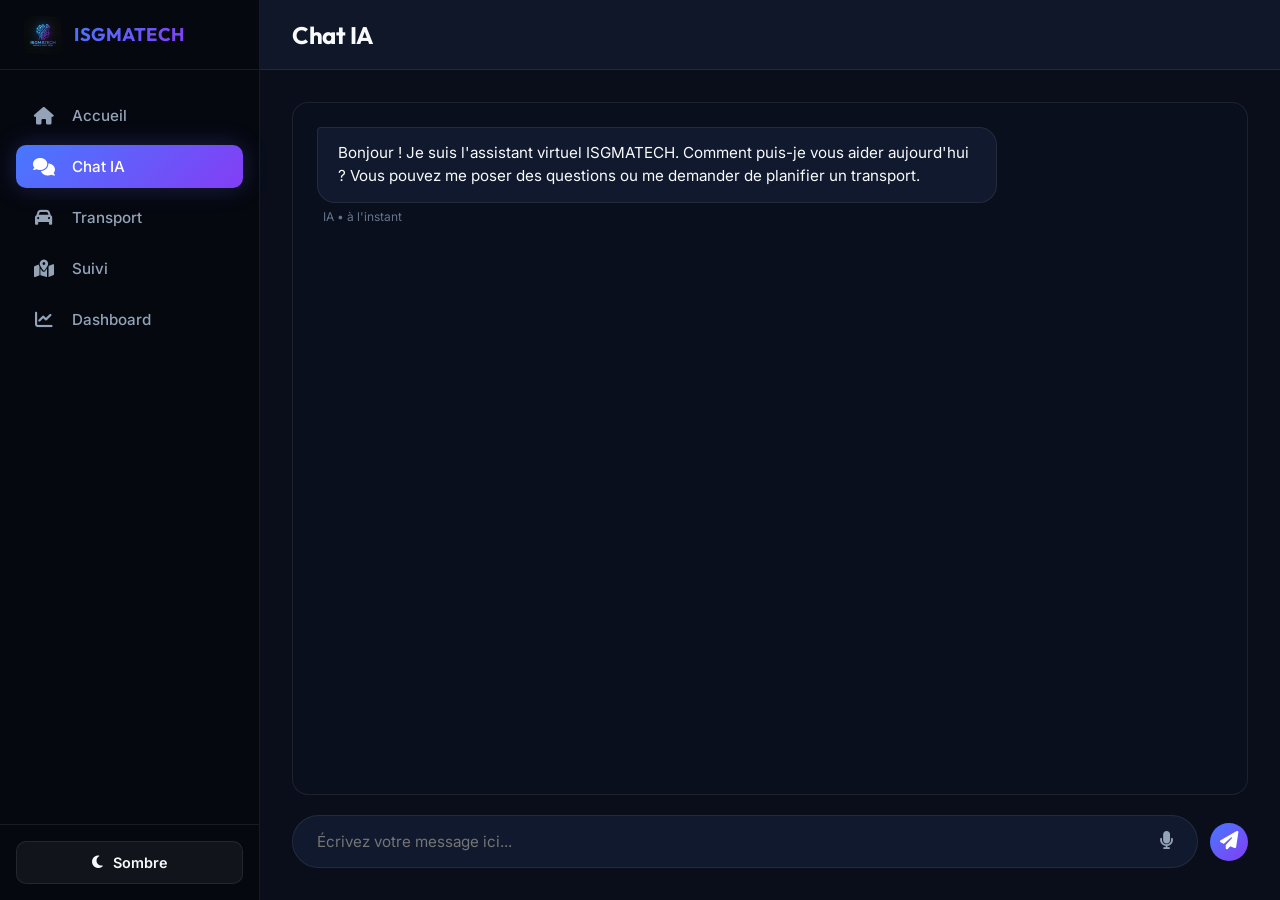
==== frontend/chat.html @ 6b9ae767 "Initial frontend version" ====
<!DOCTYPE html>
<html lang="fr">
<head>
  <meta charset="UTF-8">
  <meta name="viewport" content="width=device-width, initial-scale=1.0">
  <meta name="description" content="Interface de discussion en temps réel avec l'IA du Centre d'Appel.">
  <title>Chat IA - Centre d'Appel Intelligent IA</title>
  
  <!-- Font Awesome for Icons -->
  <link rel="stylesheet" href="https://cdnjs.cloudflare.com/ajax/libs/font-awesome/6.4.0/css/all.min.css" integrity="sha512-iecdLmaskl7CVkqkXNQ/ZH/XLlvWZOJyj7Yy7tcenmpD1ypASozpmT/E0iPtmFIB46ZmdtAc9eNBvH0H/ZpiBw==" crossorigin="anonymous" referrerpolicy="no-referrer" />
  
  <!-- Global Stylesheet -->
  <link rel="stylesheet" href="css/style.css">
</head>
<body>

  <div class="app-container">
    
    <!-- Navigation Sidebar -->
    <aside class="sidebar" id="sidebar">
      <div class="sidebar-brand">
        <img src="assets/images/logo.png" alt="ISGMATECH Logo" class="logo">
        <span>ISGMATECH</span>
      </div>
      <nav class="sidebar-menu">
        <a href="index.html" class="menu-item">
          <i class="fa-solid fa-house"></i>
          <span>Accueil</span>
        </a>
        <a href="chat.html" class="menu-item active">
          <i class="fa-solid fa-comments"></i>
          <span>Chat IA</span>
        </a>
        <a href="transport.html" class="menu-item">
          <i class="fa-solid fa-car"></i>
          <span>Transport</span>
        </a>
        <a href="suivi.html" class="menu-item">
          <i class="fa-solid fa-map-location-dot"></i>
          <span>Suivi</span>
        </a>
        <a href="dashboard.html" class="menu-item">
          <i class="fa-solid fa-chart-line"></i>
          <span>Dashboard</span>
        </a>
      </nav>
      <div class="sidebar-footer">
        <button class="theme-toggle" id="themeToggleBtn">
          <i class="fa-solid fa-moon"></i>
          <span>Sombre</span>
        </button>
      </div>
    </aside>

    <!-- Main Content Area -->
    <main class="main-content">
      <header class="top-header">
        <button class="mobile-toggle" id="mobileSidebarToggle" aria-label="Toggle Navigation Menu">
          <i class="fa-solid fa-bars"></i>
        </button>
        <div class="page-title-area">
          <h1>Chat IA</h1>
        </div>
        <div style="width: 24px;"></div> <!-- Spacer matching the burger menu size for header balance -->
      </header>

      <div class="content-body">
        <div class="chat-wrapper">
          
          <!-- Chat Messages Box -->
          <div class="chat-box" id="chatBox">
            <!-- Simulated greeting from IA -->
            <div class="chat-message ai">
              <div class="chat-bubble">
                Bonjour ! Je suis l'assistant virtuel ISGMATECH. Comment puis-je vous aider aujourd'hui ? Vous pouvez me poser des questions ou me demander de planifier un transport.
              </div>
              <div class="chat-meta">IA • à l'instant</div>
            </div>
          </div>

          <!-- Chat Input Controls -->
          <div class="chat-controls">
            <div class="chat-input-container">
              <input type="text" id="chatInput" class="chat-input" placeholder="Écrivez votre message ici..." aria-label="Message pour l'IA">
              <div class="chat-input-buttons">
                <!-- Microphone Button for Simulated Voice Input -->
                <button type="button" id="micBtn" class="chat-btn chat-btn-mic" title="Entrée vocale">
                  <i class="fa-solid fa-microphone"></i>
                </button>
              </div>
            </div>
            
            <!-- Send Button -->
            <button type="button" id="sendBtn" class="chat-btn chat-btn-send" title="Envoyer le message">
              <i class="fa-solid fa-paper-plane"></i>
            </button>
          </div>

        </div>
      </div>
    </main>

  </div>

  <!-- Toast Notification Container -->
  <div id="toast-container"></div>

  <!-- Dynamic Logic Scripts -->
  <script src="js/chat.js"></script>
</body>
</html>
---- frontend/css/style.css ----
/* 
========================================================================
   Centre d'Appel Intelligent IA - Design System & Stylesheet (CSS3)
   ISGMATECH - Premium Glassmorphic Theme
========================================================================
*/

@import url('https://fonts.googleapis.com/css2?family=Inter:wght@300;400;500;600;700&family=Outfit:wght@400;500;600;700;800&display=swap');

/* Color Variables & Themes */
:root {
  /* Fonts */
  --font-title: 'Outfit', 'Inter', sans-serif;
  --font-body: 'Inter', sans-serif;

  /* Colors (Dark mode by default) */
  --bg-primary: hsl(222, 47%, 7%);
  --bg-secondary: hsl(222, 47%, 11%);
  --bg-sidebar: hsl(222, 47%, 4%);
  --bg-glass: rgba(15, 23, 42, 0.65);
  --bg-card: hsl(222, 47%, 12%);
  --border-color: rgba(255, 255, 255, 0.08);
  --border-glow: rgba(99, 102, 241, 0.15);
  
  --text-primary: hsl(210, 40%, 98%);
  --text-secondary: hsl(215, 20%, 65%);
  --text-muted: hsl(215, 16%, 47%);
  
  --accent-primary: hsl(224, 100%, 64%);      /* Royal Blue / Indigo */
  --accent-secondary: hsl(263, 90%, 60%);    /* Purple / Violet */
  --accent-cyan: hsl(186, 100%, 45%);         /* Electric Cyan */
  --accent-gradient: linear-gradient(135deg, var(--accent-primary), var(--accent-secondary));
  --accent-gradient-hover: linear-gradient(135deg, hsl(224, 100%, 69%), hsl(263, 90%, 65%));
  
  --success: hsl(142, 71%, 45%);
  --warning: hsl(38, 92%, 50%);
  --danger: hsl(350, 89%, 60%);

  --shadow-sm: 0 2px 8px rgba(0, 0, 0, 0.2);
  --shadow-md: 0 8px 30px rgba(0, 0, 0, 0.3);
  --shadow-lg: 0 12px 40px rgba(0, 0, 0, 0.4);
  --shadow-glow: 0 0 25px rgba(99, 102, 241, 0.25);
  
  --sidebar-width: 260px;
  --header-height: 70px;
  --border-radius: 16px;
  --transition-fast: 0.2s ease;
  --transition-normal: 0.3s cubic-bezier(0.4, 0, 0.2, 1);
}

/* Light Theme overrides */
body.light-theme {
  --bg-primary: hsl(210, 40%, 96%);
  --bg-secondary: hsl(0, 0%, 100%);
  --bg-sidebar: hsl(214, 32%, 91%);
  --bg-glass: rgba(255, 255, 255, 0.7);
  --bg-card: hsl(0, 0%, 100%);
  --border-color: rgba(0, 0, 0, 0.08);
  --border-glow: rgba(99, 102, 241, 0.08);
  
  --text-primary: hsl(222, 47%, 12%);
  --text-secondary: hsl(215, 16%, 35%);
  --text-muted: hsl(215, 16%, 57%);
  
  --accent-primary: hsl(224, 85%, 55%);
  --accent-secondary: hsl(263, 75%, 52%);
  --accent-cyan: hsl(186, 90%, 40%);
  
  --success: hsl(142, 76%, 36%);
  --warning: hsl(38, 92%, 45%);
  --danger: hsl(350, 80%, 50%);

  --shadow-sm: 0 2px 8px rgba(0, 0, 0, 0.05);
  --shadow-md: 0 8px 30px rgba(99, 102, 241, 0.06);
  --shadow-lg: 0 12px 40px rgba(99, 102, 241, 0.1);
  --shadow-glow: 0 0 20px rgba(99, 102, 241, 0.12);
}

/* Basic Reset & Base Styling */
* {
  margin: 0;
  padding: 0;
  box-sizing: border-box;
  outline: none;
}

body {
  font-family: var(--font-body);
  background-color: var(--bg-primary);
  color: var(--text-primary);
  min-height: 100vh;
  overflow-x: hidden;
  transition: background-color var(--transition-normal), color var(--transition-normal);
}

/* App Container and Layout */
.app-container {
  display: flex;
  min-height: 100vh;
  position: relative;
}

/* Sidebar Styling */
.sidebar {
  width: var(--sidebar-width);
  background-color: var(--bg-sidebar);
  border-right: 1px solid var(--border-color);
  display: flex;
  flex-direction: column;
  height: 100vh;
  position: fixed;
  left: 0;
  top: 0;
  z-index: 100;
  transition: transform var(--transition-normal), background-color var(--transition-normal);
}

.sidebar-brand {
  height: var(--header-height);
  display: flex;
  align-items: center;
  gap: 12px;
  padding: 0 24px;
  border-bottom: 1px solid var(--border-color);
}

.sidebar-brand img.logo {
  height: 38px;
  width: auto;
  border-radius: 8px;
  object-fit: contain;
}

.sidebar-brand span {
  font-family: var(--font-title);
  font-size: 1.15rem;
  font-weight: 700;
  letter-spacing: 0.5px;
  background: var(--accent-gradient);
  -webkit-background-clip: text;
  -webkit-text-fill-color: transparent;
}

.sidebar-menu {
  flex: 1;
  padding: 24px 16px;
  display: flex;
  flex-direction: column;
  gap: 8px;
}

.menu-item {
  display: flex;
  align-items: center;
  gap: 16px;
  padding: 12px 16px;
  color: var(--text-secondary);
  text-decoration: none;
  font-size: 0.95rem;
  font-weight: 500;
  border-radius: 10px;
  transition: all var(--transition-fast);
}

.menu-item i {
  font-size: 1.1rem;
  width: 24px;
  text-align: center;
}

.menu-item:hover {
  color: var(--text-primary);
  background-color: rgba(255, 255, 255, 0.04);
}

body.light-theme .menu-item:hover {
  background-color: rgba(0, 0, 0, 0.03);
}

.menu-item.active {
  background: var(--accent-gradient);
  color: #fff !important;
  box-shadow: var(--shadow-glow);
}

.sidebar-footer {
  padding: 16px;
  border-top: 1px solid var(--border-color);
}

.theme-toggle {
  width: 100%;
  padding: 12px;
  display: flex;
  align-items: center;
  justify-content: center;
  gap: 10px;
  background: rgba(255, 255, 255, 0.05);
  border: 1px solid var(--border-color);
  border-radius: 10px;
  color: var(--text-primary);
  font-family: var(--font-body);
  font-size: 0.9rem;
  font-weight: 600;
  cursor: pointer;
  transition: all var(--transition-fast);
}

body.light-theme .theme-toggle {
  background: rgba(0, 0, 0, 0.03);
}

.theme-toggle:hover {
  background: rgba(255, 255, 255, 0.1);
  border-color: var(--accent-primary);
}

body.light-theme .theme-toggle:hover {
  background: rgba(0, 0, 0, 0.06);
}

/* Main Content Layout */
.main-content {
  flex: 1;
  margin-left: var(--sidebar-width);
  display: flex;
  flex-direction: column;
  min-height: 100vh;
  transition: margin var(--transition-normal);
}

/* Top Header */
.top-header {
  height: var(--header-height);
  background-color: var(--bg-secondary);
  border-bottom: 1px solid var(--border-color);
  display: flex;
  align-items: center;
  justify-content: space-between;
  padding: 0 32px;
  position: sticky;
  top: 0;
  z-index: 90;
  transition: background-color var(--transition-normal);
}

.mobile-toggle {
  display: none;
  background: none;
  border: none;
  color: var(--text-primary);
  font-size: 1.4rem;
  cursor: pointer;
}

.page-title-area h1 {
  font-family: var(--font-title);
  font-size: 1.5rem;
  font-weight: 700;
  letter-spacing: -0.5px;
}

/* Content Body */
.content-body {
  flex: 1;
  padding: 32px;
  max-width: 1200px;
  width: 100%;
  margin: 0 auto;
}

/* Glass Card design pattern */
.glass-card {
  background: var(--bg-glass);
  backdrop-filter: blur(12px);
  -webkit-backdrop-filter: blur(12px);
  border: 1px solid var(--border-color);
  border-radius: var(--border-radius);
  padding: 24px;
  box-shadow: var(--shadow-md);
  transition: transform var(--transition-fast), box-shadow var(--transition-fast), border-color var(--transition-fast);
}

.glass-card:hover {
  border-color: var(--border-glow);
}

/* UI Typography & Utilities */
.text-gradient {
  background: var(--accent-gradient);
  -webkit-background-clip: text;
  -webkit-text-fill-color: transparent;
}

.subtitle {
  font-size: 1rem;
  color: var(--text-secondary);
  margin-bottom: 24px;
}

/* Buttons */
.btn {
  display: inline-flex;
  align-items: center;
  justify-content: center;
  gap: 10px;
  padding: 14px 28px;
  font-family: var(--font-body);
  font-size: 0.95rem;
  font-weight: 600;
  border-radius: var(--border-radius);
  cursor: pointer;
  transition: all var(--transition-fast);
  border: none;
  text-decoration: none;
}

.btn-primary {
  background: var(--accent-gradient);
  color: #fff;
  box-shadow: var(--shadow-glow);
}

.btn-primary:hover {
  background: var(--accent-gradient-hover);
  transform: translateY(-2px);
  box-shadow: 0 5px 25px rgba(99, 102, 241, 0.35);
}

.btn-secondary {
  background: rgba(255, 255, 255, 0.05);
  border: 1px solid var(--border-color);
  color: var(--text-primary);
}

body.light-theme .btn-secondary {
  background: rgba(0, 0, 0, 0.03);
}

.btn-secondary:hover {
  background: rgba(255, 255, 255, 0.1);
  border-color: var(--text-secondary);
}

body.light-theme .btn-secondary:hover {
  background: rgba(0, 0, 0, 0.06);
}

/* Toast Notification Styling */
#toast-container {
  position: fixed;
  bottom: 24px;
  right: 24px;
  z-index: 1000;
  display: flex;
  flex-direction: column;
  gap: 12px;
  pointer-events: none;
}

.toast {
  pointer-events: auto;
  min-width: 300px;
  padding: 16px 20px;
  border-radius: 12px;
  background: var(--bg-card);
  border: 1px solid var(--border-color);
  box-shadow: var(--shadow-lg);
  color: var(--text-primary);
  display: flex;
  align-items: center;
  gap: 12px;
  transform: translateY(100px);
  opacity: 0;
  animation: toastEntrance 0.3s cubic-bezier(0.175, 0.885, 0.32, 1.275) forwards;
  transition: opacity 0.3s ease, transform 0.3s ease;
}

.toast.toast-success {
  border-left: 4px solid var(--success);
}
.toast.toast-success i {
  color: var(--success);
}

.toast.toast-danger {
  border-left: 4px solid var(--danger);
}
.toast.toast-danger i {
  color: var(--danger);
}

.toast.toast-info {
  border-left: 4px solid var(--accent-primary);
}
.toast.toast-info i {
  color: var(--accent-primary);
}

@keyframes toastEntrance {
  to {
    transform: translateY(0);
    opacity: 1;
  }
}

/* ========================================================================
   PAGE SPECIFIC STYLES
   ======================================================================== */

/* 1. Landing Page (index.html) */
body.landing-body {
  display: flex;
  align-items: center;
  justify-content: center;
  min-height: 100vh;
  position: relative;
  background: radial-gradient(circle at 10% 20%, rgba(99, 102, 241, 0.15) 0%, transparent 40%),
              radial-gradient(circle at 90% 80%, rgba(168, 85, 247, 0.15) 0%, transparent 40%),
              var(--bg-primary);
}

.landing-container {
  max-width: 600px;
  width: 90%;
  text-align: center;
}

.landing-card {
  padding: 48px 32px;
  display: flex;
  flex-direction: column;
  align-items: center;
  gap: 24px;
}

.landing-logo-container {
  position: relative;
  width: 110px;
  height: 110px;
  border-radius: 24px;
  background: var(--accent-gradient);
  padding: 4px;
  box-shadow: var(--shadow-glow);
  margin-bottom: 8px;
  animation: pulseGlow 3s infinite ease-in-out;
}

.landing-logo-container img {
  width: 100%;
  height: 100%;
  object-fit: cover;
  border-radius: 20px;
  background: var(--bg-card);
}

@keyframes pulseGlow {
  0%, 100% {
    box-shadow: 0 0 20px rgba(99, 102, 241, 0.2);
  }
  50% {
    box-shadow: 0 0 35px rgba(168, 85, 247, 0.5);
  }
}

.landing-title {
  font-family: var(--font-title);
  font-size: 2.5rem;
  font-weight: 800;
  line-height: 1.15;
  letter-spacing: -1px;
}

.landing-subtitle {
  font-size: 1.1rem;
  color: var(--text-secondary);
  line-height: 1.6;
}

/* 2. Chat Interface (chat.html) */
.chat-wrapper {
  display: flex;
  flex-direction: column;
  height: calc(100vh - var(--header-height) - 64px);
  gap: 20px;
}

.chat-box {
  flex: 1;
  overflow-y: auto;
  padding: 24px;
  display: flex;
  flex-direction: column;
  gap: 20px;
  border-radius: var(--border-radius);
  background: rgba(15, 23, 42, 0.25);
  border: 1px solid var(--border-color);
  scroll-behavior: smooth;
}

body.light-theme .chat-box {
  background: rgba(255, 255, 255, 0.4);
}

.chat-message {
  display: flex;
  flex-direction: column;
  max-width: 75%;
  animation: messageEntrance 0.3s cubic-bezier(0.1, 0.8, 0.3, 1) forwards;
}

@keyframes messageEntrance {
  from {
    opacity: 0;
    transform: translateY(15px);
  }
  to {
    opacity: 1;
    transform: translateY(0);
  }
}

.chat-message.ai {
  align-self: flex-start;
}

.chat-message.user {
  align-self: flex-end;
}

.chat-bubble {
  padding: 14px 20px;
  border-radius: 18px;
  line-height: 1.5;
  font-size: 0.95rem;
  position: relative;
}

.chat-message.ai .chat-bubble {
  background: var(--bg-card);
  color: var(--text-primary);
  border-top-left-radius: 4px;
  border: 1px solid var(--border-color);
}

.chat-message.user .chat-bubble {
  background: var(--accent-gradient);
  color: #fff;
  border-top-right-radius: 4px;
  box-shadow: var(--shadow-sm);
}

.chat-meta {
  font-size: 0.75rem;
  color: var(--text-muted);
  margin-top: 6px;
  margin-left: 6px;
}

.chat-message.user .chat-meta {
  align-self: flex-end;
  margin-right: 6px;
  margin-left: 0;
}

/* Typing Indicator */
.typing-indicator {
  display: inline-flex;
  align-items: center;
  gap: 5px;
  padding: 14px 22px;
  background: var(--bg-card);
  border-radius: 18px;
  border-top-left-radius: 4px;
  border: 1px solid var(--border-color);
  align-self: flex-start;
}

.typing-dot {
  width: 8px;
  height: 8px;
  background-color: var(--text-secondary);
  border-radius: 50%;
  animation: typingBounce 1.4s infinite ease-in-out both;
}

.typing-dot:nth-child(1) { animation-delay: -0.32s; }
.typing-dot:nth-child(2) { animation-delay: -0.16s; }

@keyframes typingBounce {
  0%, 80%, 100% { transform: scale(0); }
  40% { transform: scale(1); }
}

/* Chat Controls Bar */
.chat-controls {
  display: flex;
  gap: 12px;
  align-items: center;
}

.chat-input-container {
  flex: 1;
  position: relative;
  display: flex;
  align-items: center;
}

.chat-input {
  width: 100%;
  background: var(--bg-card);
  border: 1px solid var(--border-color);
  border-radius: 28px;
  padding: 16px 60px 16px 24px;
  color: var(--text-primary);
  font-family: var(--font-body);
  font-size: 0.95rem;
  transition: all var(--transition-fast);
}

.chat-input:focus {
  border-color: var(--accent-primary);
  box-shadow: 0 0 15px rgba(99, 102, 241, 0.15);
}

.chat-input-buttons {
  position: absolute;
  right: 12px;
  display: flex;
  gap: 8px;
}

.chat-btn {
  background: none;
  border: none;
  color: var(--text-secondary);
  font-size: 1.15rem;
  width: 38px;
  height: 38px;
  border-radius: 50%;
  display: flex;
  align-items: center;
  justify-content: center;
  cursor: pointer;
  transition: all var(--transition-fast);
}

.chat-btn:hover {
  color: var(--text-primary);
  background: rgba(255, 255, 255, 0.05);
}

body.light-theme .chat-btn:hover {
  background: rgba(0, 0, 0, 0.04);
}

.chat-btn-send {
  background: var(--accent-gradient);
  color: #fff !important;
}

.chat-btn-send:hover {
  transform: scale(1.05);
}

/* Mic Active Pulse Animation */
.chat-btn-mic.recording {
  color: var(--danger);
  animation: micPulse 1.5s infinite ease-in-out;
  background: rgba(239, 68, 68, 0.1);
}

@keyframes micPulse {
  0%, 100% { transform: scale(1); box-shadow: 0 0 0 0 rgba(239, 68, 68, 0.4); }
  50% { transform: scale(1.15); box-shadow: 0 0 0 8px rgba(239, 68, 68, 0); }
}

/* 3. Transport Form (transport.html) */
.form-container {
  max-width: 600px;
  margin: 0 auto;
}

.form-group {
  margin-bottom: 20px;
  display: flex;
  flex-direction: column;
  gap: 8px;
}

.form-group label {
  font-size: 0.9rem;
  font-weight: 600;
  color: var(--text-secondary);
}

.form-group input {
  background: var(--bg-secondary);
  border: 1px solid var(--border-color);
  border-radius: 12px;
  padding: 14px 18px;
  color: var(--text-primary);
  font-family: var(--font-body);
  font-size: 0.95rem;
  transition: all var(--transition-fast);
}

.form-group input:focus {
  border-color: var(--accent-primary);
  background: var(--bg-card);
  box-shadow: 0 0 15px rgba(99, 102, 241, 0.15);
}

.form-container .btn {
  width: 100%;
  margin-top: 12px;
}

/* 4. Request Tracking Page (suivi.html) */
.suivi-list-container {
  display: flex;
  flex-direction: column;
  gap: 24px;
}

.no-requests {
  text-align: center;
  padding: 48px;
}

.no-requests i {
  font-size: 3rem;
  margin-bottom: 16px;
  color: var(--text-muted);
}

.suivi-card {
  display: flex;
  flex-direction: column;
  gap: 20px;
}

.suivi-header {
  display: flex;
  justify-content: space-between;
  align-items: flex-start;
  flex-wrap: wrap;
  gap: 12px;
}

.suivi-title-area h3 {
  font-family: var(--font-title);
  font-size: 1.25rem;
  font-weight: 700;
  margin-bottom: 4px;
}

.suivi-title-area p {
  font-size: 0.85rem;
  color: var(--text-muted);
}

/* Status Badges */
.status-badge {
  display: inline-flex;
  align-items: center;
  gap: 6px;
  padding: 6px 12px;
  border-radius: 20px;
  font-size: 0.8rem;
  font-weight: 700;
  text-transform: uppercase;
  letter-spacing: 0.5px;
}

.status-badge.pending {
  background: rgba(245, 158, 11, 0.12);
  color: var(--warning);
  border: 1px solid rgba(245, 158, 11, 0.2);
}

.status-badge.accepted {
  background: rgba(16, 185, 129, 0.12);
  color: var(--success);
  border: 1px solid rgba(16, 185, 129, 0.2);
}

.status-badge.refused {
  background: rgba(239, 68, 68, 0.12);
  color: var(--danger);
  border: 1px solid rgba(239, 68, 68, 0.2);
}

/* Route details */
.suivi-route {
  display: flex;
  align-items: center;
  gap: 16px;
  background: rgba(255, 255, 255, 0.02);
  padding: 14px 20px;
  border-radius: 12px;
  border: 1px solid var(--border-color);
}

body.light-theme .suivi-route {
  background: rgba(0, 0, 0, 0.01);
}

.route-point {
  display: flex;
  flex-direction: column;
  gap: 2px;
}

.route-point span.label {
  font-size: 0.75rem;
  color: var(--text-muted);
  text-transform: uppercase;
}

.route-point span.val {
  font-weight: 600;
  font-size: 0.95rem;
}

.route-arrow {
  color: var(--text-muted);
  font-size: 1.1rem;
}

/* Progress Tracking Bar */
.progress-container {
  display: flex;
  flex-direction: column;
  gap: 8px;
}

.progress-labels {
  display: flex;
  justify-content: space-between;
  font-size: 0.8rem;
  color: var(--text-muted);
  font-weight: 500;
}

.progress-bar-bg {
  height: 8px;
  background: rgba(255, 255, 255, 0.05);
  border-radius: 4px;
  overflow: hidden;
  position: relative;
}

body.light-theme .progress-bar-bg {
  background: rgba(0, 0, 0, 0.05);
}

.progress-bar-fill {
  height: 100%;
  background: var(--accent-gradient);
  border-radius: 4px;
  transition: width 1s cubic-bezier(0.4, 0, 0.2, 1);
}

.progress-bar-fill.refused {
  background: var(--danger);
}

/* 5. Admin Dashboard (dashboard.html) */
.dashboard-grid {
  display: flex;
  flex-direction: column;
  gap: 32px;
}

.stats-grid {
  display: grid;
  grid-template-columns: repeat(auto-fit, minmax(220px, 1fr));
  gap: 20px;
}

.stat-card {
  display: flex;
  align-items: center;
  justify-content: space-between;
  padding: 24px;
}

.stat-info {
  display: flex;
  flex-direction: column;
  gap: 6px;
}

.stat-label {
  font-size: 0.9rem;
  color: var(--text-secondary);
  font-weight: 500;
}

.stat-value {
  font-family: var(--font-title);
  font-size: 2rem;
  font-weight: 800;
}

.stat-icon {
  width: 50px;
  height: 50px;
  border-radius: 12px;
  background: rgba(255, 255, 255, 0.03);
  display: flex;
  align-items: center;
  justify-content: center;
  font-size: 1.4rem;
  color: var(--text-primary);
  border: 1px solid var(--border-color);
}

/* Specific icon card colors */
.stat-card:nth-child(1) .stat-icon { color: var(--accent-primary); border-color: rgba(99, 102, 241, 0.2); }
.stat-card:nth-child(2) .stat-icon { color: var(--warning); border-color: rgba(245, 158, 11, 0.2); }
.stat-card:nth-child(3) .stat-icon { color: var(--success); border-color: rgba(16, 185, 129, 0.2); }
.stat-card:nth-child(4) .stat-icon { color: var(--danger); border-color: rgba(239, 68, 68, 0.2); }

/* Table Section styles */
.dashboard-row {
  display: grid;
  grid-template-columns: 2fr 1fr;
  gap: 28px;
}

@media (max-width: 992px) {
  .dashboard-row {
    grid-template-columns: 1fr;
  }
}

.table-responsive {
  width: 100%;
  overflow-x: auto;
  margin-top: 16px;
}

table.admin-table {
  width: 100%;
  border-collapse: collapse;
  text-align: left;
}

table.admin-table th, table.admin-table td {
  padding: 14px 16px;
  border-bottom: 1px solid var(--border-color);
  font-size: 0.9rem;
}

table.admin-table th {
  color: var(--text-secondary);
  font-weight: 600;
  text-transform: uppercase;
  font-size: 0.75rem;
  letter-spacing: 0.5px;
}

table.admin-table tbody tr {
  transition: background var(--transition-fast);
}

table.admin-table tbody tr:hover {
  background: rgba(255, 255, 255, 0.02);
}

body.light-theme table.admin-table tbody tr:hover {
  background: rgba(0, 0, 0, 0.01);
}

/* Action Buttons in Dashboard */
.btn-action-group {
  display: flex;
  gap: 8px;
}

.btn-action {
  width: 32px;
  height: 32px;
  border-radius: 8px;
  border: none;
  display: flex;
  align-items: center;
  justify-content: center;
  cursor: pointer;
  font-size: 0.85rem;
  transition: all var(--transition-fast);
}

.btn-action-approve {
  background: rgba(16, 185, 129, 0.12);
  color: var(--success);
  border: 1px solid rgba(16, 185, 129, 0.2);
}
.btn-action-approve:hover {
  background: var(--success);
  color: #fff;
}

.btn-action-reject {
  background: rgba(239, 68, 68, 0.12);
  color: var(--danger);
  border: 1px solid rgba(239, 68, 68, 0.2);
}
.btn-action-reject:hover {
  background: var(--danger);
  color: #fff;
}

/* Conversation Logs on dashboard */
.history-list {
  display: flex;
  flex-direction: column;
  gap: 16px;
  margin-top: 16px;
  max-height: 420px;
  overflow-y: auto;
  padding-right: 8px;
}

.history-item {
  padding: 14px;
  background: rgba(255, 255, 255, 0.02);
  border: 1px solid var(--border-color);
  border-radius: 12px;
  display: flex;
  flex-direction: column;
  gap: 6px;
}

body.light-theme .history-item {
  background: rgba(0, 0, 0, 0.01);
}

.history-item-header {
  display: flex;
  justify-content: space-between;
  font-size: 0.75rem;
  color: var(--text-muted);
}

.history-item-content {
  font-size: 0.85rem;
  color: var(--text-secondary);
  white-space: nowrap;
  overflow: hidden;
  text-overflow: ellipsis;
}

/* Custom Scrollbars */
::-webkit-scrollbar {
  width: 6px;
  height: 6px;
}

::-webkit-scrollbar-track {
  background: transparent;
}

::-webkit-scrollbar-thumb {
  background: rgba(255, 255, 255, 0.15);
  border-radius: 10px;
}

body.light-theme ::-webkit-scrollbar-thumb {
  background: rgba(0, 0, 0, 0.15);
}

::-webkit-scrollbar-thumb:hover {
  background: rgba(255, 255, 255, 0.3);
}

/* ========================================================================
   RESPONSIVE DESIGN
   ======================================================================== */

@media (max-width: 768px) {
  /* Sidebar responsive toggle details */
  .sidebar {
    transform: translateX(-100%);
    box-shadow: none;
  }

  .sidebar.active {
    transform: translateX(0);
    box-shadow: var(--shadow-lg);
  }

  .main-content {
    margin-left: 0;
  }

  .mobile-toggle {
    display: block;
  }

  .top-header {
    padding: 0 20px;
  }

  .content-body {
    padding: 20px;
  }
  
  .suivi-header {
    flex-direction: column;
    align-items: stretch;
  }
  
  .suivi-route {
    flex-direction: column;
    align-items: flex-start;
    gap: 8px;
  }
  
  .route-arrow {
    transform: rotate(90deg);
    padding-left: 8px;
  }
}
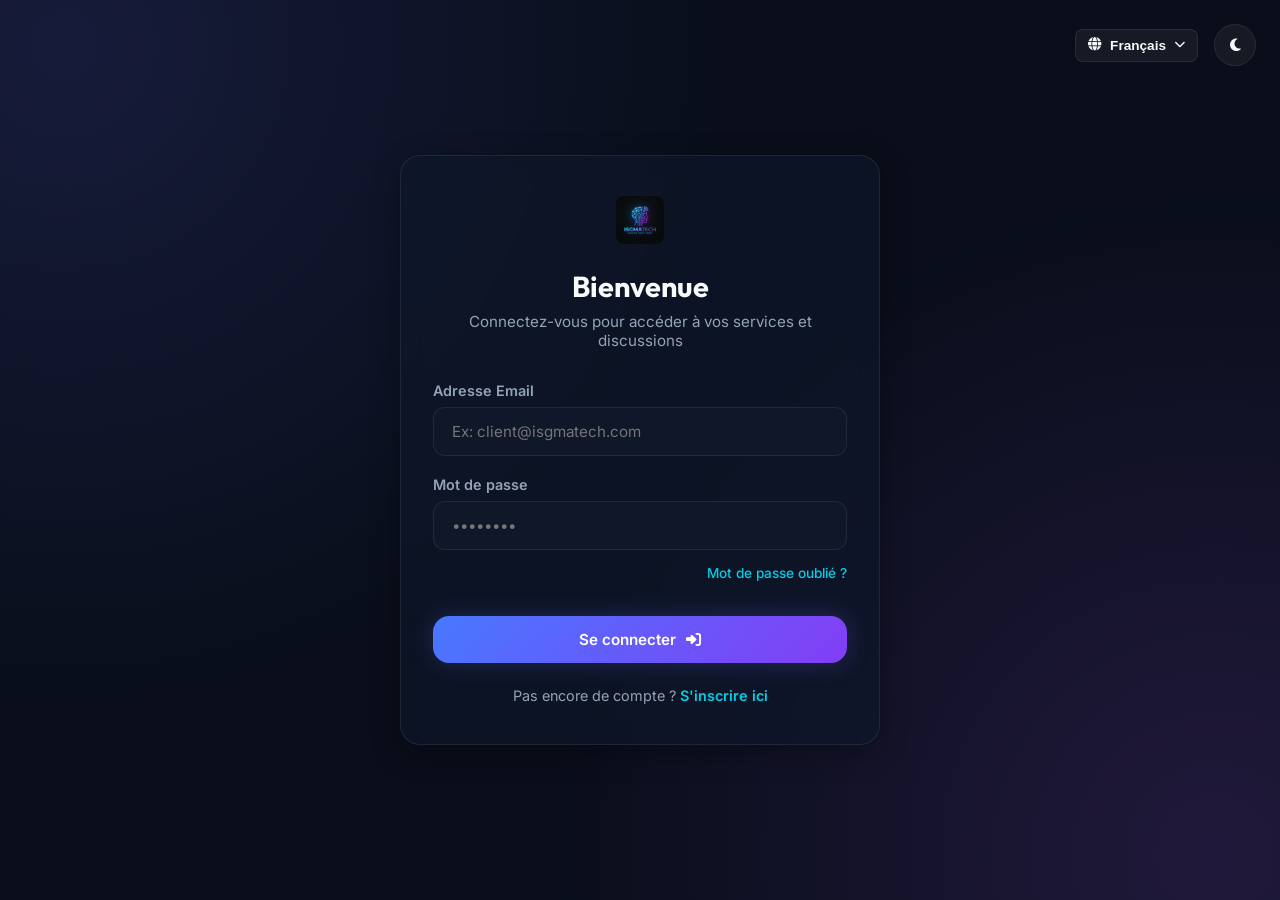
==== commit 2586b3b1: "Add login, register, multilingual support and dashboard improvements" ====
--- a/frontend/chat.html
+++ b/frontend/chat.html
@@ -16,53 +16,14 @@
 
   <div class="app-container">
     
-    <!-- Navigation Sidebar -->
-    <aside class="sidebar" id="sidebar">
-      <div class="sidebar-brand">
-        <img src="assets/images/logo.png" alt="ISGMATECH Logo" class="logo">
-        <span>ISGMATECH</span>
-      </div>
-      <nav class="sidebar-menu">
-        <a href="index.html" class="menu-item">
-          <i class="fa-solid fa-house"></i>
-          <span>Accueil</span>
-        </a>
-        <a href="chat.html" class="menu-item active">
-          <i class="fa-solid fa-comments"></i>
-          <span>Chat IA</span>
-        </a>
-        <a href="transport.html" class="menu-item">
-          <i class="fa-solid fa-car"></i>
-          <span>Transport</span>
-        </a>
-        <a href="suivi.html" class="menu-item">
-          <i class="fa-solid fa-map-location-dot"></i>
-          <span>Suivi</span>
-        </a>
-        <a href="dashboard.html" class="menu-item">
-          <i class="fa-solid fa-chart-line"></i>
-          <span>Dashboard</span>
-        </a>
-      </nav>
-      <div class="sidebar-footer">
-        <button class="theme-toggle" id="themeToggleBtn">
-          <i class="fa-solid fa-moon"></i>
-          <span>Sombre</span>
-        </button>
-      </div>
-    </aside>
+    <!-- Navigation Sidebar (Mounted dynamically by main.js) -->
+    <aside class="sidebar" id="sidebar"></aside>
 
     <!-- Main Content Area -->
     <main class="main-content">
-      <header class="top-header">
-        <button class="mobile-toggle" id="mobileSidebarToggle" aria-label="Toggle Navigation Menu">
-          <i class="fa-solid fa-bars"></i>
-        </button>
-        <div class="page-title-area">
-          <h1>Chat IA</h1>
-        </div>
-        <div style="width: 24px;"></div> <!-- Spacer matching the burger menu size for header balance -->
-      </header>
+      
+      <!-- Top Header (Mounted dynamically by main.js) -->
+      <header class="top-header"></header>
 
       <div class="content-body">
         <div class="chat-wrapper">
@@ -72,21 +33,45 @@
             <!-- Simulated greeting from IA -->
             <div class="chat-message ai">
               <div class="chat-bubble">
-                Bonjour ! Je suis l'assistant virtuel ISGMATECH. Comment puis-je vous aider aujourd'hui ? Vous pouvez me poser des questions ou me demander de planifier un transport.
+                <span data-i18n="chat-welcome">Bonjour ! Je suis l'assistant virtuel ISGMATECH. Comment puis-je vous aider aujourd'hui ? Vous pouvez me poser des questions ou me demander de planifier un transport.</span>
+                <button class="ai-message-tts" onclick="speakMessage(this)" title="Écouter le message">
+                  <i class="fa-solid fa-volume-high"></i>
+                </button>
               </div>
-              <div class="chat-meta">IA • à l'instant</div>
+              <div class="chat-meta">IA • <span style="font-style: italic;">justnow</span></div>
             </div>
+          </div>
+
+          <!-- Attachment Preview Container -->
+          <div id="attachmentPreview" style="display: none;">
+            <!-- Rendered dynamically by chat.js -->
+          </div>
+
+          <!-- Suggestion Chips Container -->
+          <div class="suggestion-chips" id="suggestionChips">
+            <button class="chip-btn" data-prompt-key="chat-suggest-1" data-i18n="chat-suggest-1">Planifier un transport VIP</button>
+            <button class="chip-btn" data-prompt-key="chat-suggest-2" data-i18n="chat-suggest-2">Où en est ma demande ?</button>
+            <button class="chip-btn" data-prompt-key="chat-suggest-3" data-i18n="chat-suggest-3">Comment fonctionne le dashboard ?</button>
+            <button class="chip-btn" data-prompt-key="chat-suggest-4" data-i18n="chat-suggest-4">Contacter un agent humain</button>
           </div>
 
           <!-- Chat Input Controls -->
           <div class="chat-controls">
             <div class="chat-input-container">
-              <input type="text" id="chatInput" class="chat-input" placeholder="Écrivez votre message ici..." aria-label="Message pour l'IA">
+              <input type="text" id="chatInput" class="chat-input" placeholder="Écrivez votre message ici..." aria-label="Message pour l'IA" data-i18n="chat-input-placeholder">
               <div class="chat-input-buttons">
+                
+                <!-- Attachment Button -->
+                <button type="button" id="attachBtn" class="chat-btn" title="Joindre un fichier">
+                  <i class="fa-solid fa-paperclip"></i>
+                </button>
+                <input type="file" id="fileInput" style="display: none;">
+
                 <!-- Microphone Button for Simulated Voice Input -->
                 <button type="button" id="micBtn" class="chat-btn chat-btn-mic" title="Entrée vocale">
                   <i class="fa-solid fa-microphone"></i>
                 </button>
+
               </div>
             </div>
             
@@ -105,7 +90,12 @@
   <!-- Toast Notification Container -->
   <div id="toast-container"></div>
 
-  <!-- Dynamic Logic Scripts -->
+  <!-- Global modules -->
+  <script src="js/translations.js"></script>
+  <script src="js/auth.js"></script>
+  <script src="js/main.js"></script>
+  
+  <!-- Chat Page specific module -->
   <script src="js/chat.js"></script>
 </body>
 </html>
--- a/frontend/css/style.css
+++ b/frontend/css/style.css
@@ -264,7 +264,7 @@
 .content-body {
   flex: 1;
   padding: 32px;
-  max-width: 1200px;
+  max-width: 1440px;
   width: 100%;
   margin: 0 auto;
 }
@@ -1124,3 +1124,1092 @@
     padding-left: 8px;
   }
 }
+
+/* ========================================================================
+   ENTERPRISE PLATFORM STYLES & OVERRIDES (2026)
+   ======================================================================== */
+
+/* 1. Glassmorphism Utilities & General Upgrades */
+.glass-panel {
+  background: var(--bg-glass);
+  backdrop-filter: blur(16px);
+  -webkit-backdrop-filter: blur(16px);
+  border: 1px solid var(--border-color);
+  border-radius: var(--border-radius);
+  box-shadow: var(--shadow-lg);
+  position: relative;
+  overflow: hidden;
+}
+
+.text-gradient-cyan {
+  background: linear-gradient(135deg, var(--accent-primary), var(--accent-cyan));
+  -webkit-background-clip: text;
+  -webkit-text-fill-color: transparent;
+}
+
+.text-gradient-purple {
+  background: linear-gradient(135deg, var(--accent-secondary), var(--accent-primary));
+  -webkit-background-clip: text;
+  -webkit-text-fill-color: transparent;
+}
+
+/* 2. Authentication Pages (login, register, forgot-password) */
+.auth-body {
+  display: flex;
+  align-items: center;
+  justify-content: center;
+  min-height: 100vh;
+  position: relative;
+  background: radial-gradient(circle at 5% 5%, rgba(99, 102, 241, 0.15) 0%, transparent 45%),
+              radial-gradient(circle at 95% 95%, rgba(168, 85, 247, 0.15) 0%, transparent 45%),
+              var(--bg-primary);
+  padding: 24px;
+}
+
+.auth-container {
+  width: 100%;
+  max-width: 480px;
+}
+
+.auth-card {
+  padding: 40px 32px;
+  border-radius: 20px;
+}
+
+.auth-logo {
+  display: flex;
+  justify-content: center;
+  margin-bottom: 24px;
+}
+
+.auth-logo img {
+  height: 48px;
+  width: auto;
+  border-radius: 8px;
+  object-fit: contain;
+}
+
+.auth-header {
+  text-align: center;
+  margin-bottom: 32px;
+}
+
+.auth-header h1 {
+  font-family: var(--font-title);
+  font-size: 1.8rem;
+  font-weight: 700;
+  margin-bottom: 8px;
+}
+
+.auth-header p {
+  color: var(--text-secondary);
+  font-size: 0.95rem;
+}
+
+.auth-footer-links {
+  margin-top: 24px;
+  text-align: center;
+  font-size: 0.9rem;
+  color: var(--text-secondary);
+}
+
+.auth-footer-links a {
+  color: var(--accent-cyan);
+  text-decoration: none;
+  font-weight: 600;
+  transition: color var(--transition-fast);
+}
+
+.auth-footer-links a:hover {
+  color: var(--accent-primary);
+}
+
+/* 3. Hero / Home Page Features */
+.hero-section {
+  display: flex;
+  align-items: center;
+  justify-content: space-between;
+  gap: 48px;
+  padding: 48px 0 80px 0;
+  min-height: 70vh;
+}
+
+.hero-content {
+  flex: 1.2;
+  display: flex;
+  flex-direction: column;
+  align-items: flex-start;
+  gap: 24px;
+}
+
+.hero-tag {
+  display: inline-flex;
+  align-items: center;
+  gap: 8px;
+  padding: 6px 16px;
+  background: rgba(99, 102, 241, 0.1);
+  border: 1px solid rgba(99, 102, 241, 0.2);
+  border-radius: 30px;
+  font-size: 0.85rem;
+  font-weight: 600;
+  color: var(--accent-primary);
+  text-transform: uppercase;
+  letter-spacing: 1px;
+}
+
+.hero-title {
+  font-family: var(--font-title);
+  font-size: 3.5rem;
+  font-weight: 800;
+  line-height: 1.1;
+  letter-spacing: -1.5px;
+}
+
+.hero-subtitle {
+  font-size: 1.2rem;
+  color: var(--text-secondary);
+  line-height: 1.6;
+  max-width: 600px;
+}
+
+.hero-actions {
+  display: flex;
+  gap: 16px;
+  flex-wrap: wrap;
+  margin-top: 12px;
+}
+
+.hero-visual {
+  flex: 0.8;
+  display: flex;
+  justify-content: center;
+  align-items: center;
+  position: relative;
+  min-height: 350px;
+}
+
+/* Futuristic AI Illustrated Visualizer (Pure HTML/CSS) */
+.ai-orb-container {
+  position: relative;
+  width: 280px;
+  height: 280px;
+}
+
+.ai-orb-core {
+  position: absolute;
+  top: 50%;
+  left: 50%;
+  transform: translate(-50%, -50%);
+  width: 140px;
+  height: 140px;
+  background: radial-gradient(circle, var(--accent-cyan) 0%, var(--accent-primary) 50%, var(--accent-secondary) 100%);
+  border-radius: 50%;
+  box-shadow: 0 0 50px rgba(99, 102, 241, 0.6);
+  animation: orbPulse 4s infinite ease-in-out;
+}
+
+.ai-orb-ring-1 {
+  position: absolute;
+  top: 0;
+  left: 0;
+  width: 100%;
+  height: 100%;
+  border: 2px dashed rgba(6, 182, 212, 0.4);
+  border-radius: 50%;
+  animation: spinL 20s linear infinite;
+}
+
+.ai-orb-ring-2 {
+  position: absolute;
+  top: -20px;
+  left: -20px;
+  width: calc(100% + 40px);
+  height: calc(100% + 40px);
+  border: 1px solid rgba(168, 85, 247, 0.3);
+  border-radius: 50%;
+  border-top-color: transparent;
+  border-bottom-color: transparent;
+  animation: spinR 12s linear infinite;
+}
+
+.ai-orb-ring-3 {
+  position: absolute;
+  top: -40px;
+  left: -40px;
+  width: calc(100% + 80px);
+  height: calc(100% + 80px);
+  border: 1px dashed rgba(99, 102, 241, 0.2);
+  border-radius: 50%;
+  animation: spinL 30s linear infinite;
+}
+
+@keyframes orbPulse {
+  0%, 100% {
+    transform: translate(-50%, -50%) scale(1);
+    filter: brightness(1);
+    box-shadow: 0 0 50px rgba(99, 102, 241, 0.5);
+  }
+  50% {
+    transform: translate(-50%, -50%) scale(1.15);
+    filter: brightness(1.2);
+    box-shadow: 0 0 80px rgba(6, 182, 212, 0.8), 0 0 30px rgba(168, 85, 247, 0.6);
+  }
+}
+
+@keyframes spinR {
+  from { transform: rotate(0deg); }
+  to { transform: rotate(360deg); }
+}
+
+@keyframes spinL {
+  from { transform: rotate(360deg); }
+  to { transform: rotate(0deg); }
+}
+
+/* Feature Grid */
+.home-section-title {
+  text-align: center;
+  font-family: var(--font-title);
+  font-size: 2.2rem;
+  font-weight: 800;
+  margin-bottom: 12px;
+}
+
+.home-section-subtitle {
+  text-align: center;
+  color: var(--text-secondary);
+  font-size: 1.05rem;
+  margin-bottom: 48px;
+  max-width: 700px;
+  margin-left: auto;
+  margin-right: auto;
+}
+
+.features-grid {
+  display: grid;
+  grid-template-columns: repeat(auto-fit, minmax(280px, 1fr));
+  gap: 28px;
+  margin-bottom: 80px;
+}
+
+.feature-glass-card {
+  padding: 32px;
+  border-radius: 20px;
+  display: flex;
+  flex-direction: column;
+  align-items: flex-start;
+  gap: 16px;
+  cursor: pointer;
+  transition: all var(--transition-normal);
+}
+
+.feature-glass-card:hover {
+  transform: translateY(-8px);
+  border-color: rgba(99, 102, 241, 0.3);
+  box-shadow: var(--shadow-lg), 0 10px 30px rgba(99, 102, 241, 0.05);
+}
+
+.feature-icon-wrapper {
+  width: 56px;
+  height: 56px;
+  border-radius: 14px;
+  background: rgba(255, 255, 255, 0.03);
+  display: flex;
+  align-items: center;
+  justify-content: center;
+  font-size: 1.6rem;
+  color: var(--accent-primary);
+  border: 1px solid var(--border-color);
+  transition: all var(--transition-fast);
+}
+
+.feature-glass-card:hover .feature-icon-wrapper {
+  background: var(--accent-gradient);
+  color: #fff;
+  border-color: transparent;
+  box-shadow: var(--shadow-glow);
+}
+
+.feature-glass-card h3 {
+  font-family: var(--font-title);
+  font-size: 1.25rem;
+  font-weight: 700;
+}
+
+.feature-glass-card p {
+  color: var(--text-secondary);
+  font-size: 0.92rem;
+  line-height: 1.5;
+}
+
+.feature-link {
+  font-size: 0.88rem;
+  font-weight: 600;
+  color: var(--accent-cyan);
+  display: flex;
+  align-items: center;
+  gap: 6px;
+  text-decoration: none;
+  margin-top: auto;
+  transition: gap var(--transition-fast);
+}
+
+.feature-glass-card:hover .feature-link {
+  gap: 10px;
+}
+
+/* Statistics Section */
+.stats-preview-grid {
+  display: grid;
+  grid-template-columns: repeat(auto-fit, minmax(200px, 1fr));
+  gap: 24px;
+  padding: 40px;
+  border-radius: 24px;
+  margin-bottom: 80px;
+  background: linear-gradient(135deg, rgba(99, 102, 241, 0.03) 0%, rgba(168, 85, 247, 0.03) 100%);
+  border: 1px solid rgba(255, 255, 255, 0.05);
+}
+
+.stat-preview-item {
+  text-align: center;
+  display: flex;
+  flex-direction: column;
+  gap: 8px;
+}
+
+.stat-preview-number {
+  font-family: var(--font-title);
+  font-size: 2.8rem;
+  font-weight: 800;
+  background: var(--accent-gradient);
+  -webkit-background-clip: text;
+  -webkit-text-fill-color: transparent;
+}
+
+.stat-preview-label {
+  color: var(--text-secondary);
+  font-size: 0.95rem;
+  font-weight: 500;
+}
+
+/* Testimonials Section */
+.testimonials-grid {
+  display: grid;
+  grid-template-columns: repeat(auto-fit, minmax(300px, 1fr));
+  gap: 28px;
+  margin-bottom: 80px;
+}
+
+.testimonial-card {
+  padding: 28px;
+  border-radius: 18px;
+  display: flex;
+  flex-direction: column;
+  gap: 16px;
+}
+
+.testimonial-quote {
+  font-size: 0.95rem;
+  line-height: 1.6;
+  color: var(--text-secondary);
+  font-style: italic;
+}
+
+.testimonial-author {
+  display: flex;
+  align-items: center;
+  gap: 12px;
+}
+
+.testimonial-avatar {
+  width: 44px;
+  height: 44px;
+  border-radius: 50%;
+  background: var(--accent-gradient);
+  display: flex;
+  align-items: center;
+  justify-content: center;
+  font-weight: 700;
+  color: #fff;
+  font-size: 0.95rem;
+}
+
+.testimonial-details h4 {
+  font-size: 0.95rem;
+  font-weight: 600;
+}
+
+.testimonial-details span {
+  font-size: 0.8rem;
+  color: var(--text-muted);
+}
+
+/* Footer styling */
+.enterprise-footer {
+  border-top: 1px solid var(--border-color);
+  padding: 60px 0 30px 0;
+  margin-top: 40px;
+  display: flex;
+  flex-direction: column;
+  gap: 40px;
+}
+
+.footer-top {
+  display: grid;
+  grid-template-columns: 2fr repeat(3, 1fr);
+  gap: 40px;
+}
+
+.footer-brand {
+  display: flex;
+  flex-direction: column;
+  gap: 16px;
+}
+
+.footer-logo {
+  display: flex;
+  align-items: center;
+  gap: 12px;
+}
+
+.footer-logo img {
+  height: 36px;
+  width: auto;
+  border-radius: 6px;
+}
+
+.footer-logo span {
+  font-family: var(--font-title);
+  font-weight: 700;
+  font-size: 1.2rem;
+  background: var(--accent-gradient);
+  -webkit-background-clip: text;
+  -webkit-text-fill-color: transparent;
+}
+
+.footer-brand p {
+  color: var(--text-secondary);
+  font-size: 0.9rem;
+  line-height: 1.5;
+  max-width: 320px;
+}
+
+.footer-column h4 {
+  font-family: var(--font-title);
+  font-size: 0.95rem;
+  font-weight: 700;
+  margin-bottom: 20px;
+  text-transform: uppercase;
+  letter-spacing: 0.5px;
+  color: var(--text-primary);
+}
+
+.footer-column ul {
+  list-style: none;
+  display: flex;
+  flex-direction: column;
+  gap: 12px;
+}
+
+.footer-column ul li a {
+  color: var(--text-secondary);
+  text-decoration: none;
+  font-size: 0.9rem;
+  transition: color var(--transition-fast);
+}
+
+.footer-column ul li a:hover {
+  color: var(--accent-cyan);
+}
+
+.footer-contact-info {
+  display: flex;
+  flex-direction: column;
+  gap: 12px;
+  font-size: 0.9rem;
+  color: var(--text-secondary);
+}
+
+.footer-contact-info i {
+  color: var(--accent-primary);
+  width: 20px;
+}
+
+.footer-bottom {
+  border-top: 1px solid var(--border-color);
+  padding-top: 24px;
+  display: flex;
+  justify-content: space-between;
+  align-items: center;
+  flex-wrap: wrap;
+  gap: 16px;
+  font-size: 0.85rem;
+  color: var(--text-muted);
+}
+
+.footer-socials {
+  display: flex;
+  gap: 16px;
+}
+
+.footer-social-link {
+  width: 36px;
+  height: 36px;
+  border-radius: 50%;
+  background: rgba(255, 255, 255, 0.03);
+  display: flex;
+  align-items: center;
+  justify-content: center;
+  color: var(--text-secondary);
+  border: 1px solid var(--border-color);
+  text-decoration: none;
+  transition: all var(--transition-fast);
+}
+
+.footer-social-link:hover {
+  background: var(--accent-gradient);
+  color: #fff;
+  border-color: transparent;
+}
+
+/* 4. Interactive Chat enhancements */
+.suggestion-chips {
+  display: flex;
+  gap: 10px;
+  overflow-x: auto;
+  padding: 8px 4px;
+  margin-bottom: 4px;
+  scrollbar-width: none; /* Hide scrollbar for clean chip appearance */
+}
+
+.suggestion-chips::-webkit-scrollbar {
+  display: none;
+}
+
+.chip-btn {
+  background: rgba(255, 255, 255, 0.04);
+  border: 1px solid var(--border-color);
+  color: var(--text-secondary);
+  padding: 8px 16px;
+  border-radius: 20px;
+  font-size: 0.82rem;
+  font-weight: 500;
+  cursor: pointer;
+  white-space: nowrap;
+  transition: all var(--transition-fast);
+}
+
+.chip-btn:hover {
+  background: rgba(255, 255, 255, 0.08);
+  border-color: var(--accent-primary);
+  color: var(--text-primary);
+}
+
+body.light-theme .chip-btn {
+  background: rgba(0, 0, 0, 0.02);
+}
+body.light-theme .chip-btn:hover {
+  background: rgba(0, 0, 0, 0.05);
+}
+
+.file-upload-preview {
+  display: flex;
+  align-items: center;
+  gap: 12px;
+  padding: 10px 16px;
+  background: rgba(99, 102, 241, 0.08);
+  border: 1px solid rgba(99, 102, 241, 0.2);
+  border-radius: 12px;
+  margin-bottom: 12px;
+  animation: slideIn var(--transition-fast) forwards;
+  max-width: fit-content;
+}
+
+.preview-thumbnail {
+  width: 36px;
+  height: 36px;
+  border-radius: 6px;
+  background: var(--bg-secondary);
+  display: flex;
+  align-items: center;
+  justify-content: center;
+  font-size: 1.1rem;
+  color: var(--accent-primary);
+  object-fit: cover;
+}
+
+.preview-info {
+  display: flex;
+  flex-direction: column;
+}
+
+.preview-name {
+  font-size: 0.82rem;
+  font-weight: 600;
+  max-width: 180px;
+  overflow: hidden;
+  text-overflow: ellipsis;
+  white-space: nowrap;
+}
+
+.preview-size {
+  font-size: 0.72rem;
+  color: var(--text-muted);
+}
+
+.preview-remove {
+  background: none;
+  border: none;
+  color: var(--text-muted);
+  cursor: pointer;
+  font-size: 0.9rem;
+  transition: color var(--transition-fast);
+}
+
+.preview-remove:hover {
+  color: var(--danger);
+}
+
+.ai-message-tts {
+  background: none;
+  border: none;
+  color: var(--text-muted);
+  cursor: pointer;
+  font-size: 0.88rem;
+  margin-left: 12px;
+  transition: color var(--transition-fast);
+}
+
+.ai-message-tts:hover {
+  color: var(--accent-cyan);
+}
+
+[dir="rtl"] .ai-message-tts {
+  margin-left: 0;
+  margin-right: 12px;
+}
+
+/* Waveform simulation animation for active recording */
+.voice-visualizer {
+  display: flex;
+  align-items: center;
+  justify-content: center;
+  gap: 3px;
+  height: 24px;
+  margin-right: 12px;
+}
+
+.voice-wave {
+  width: 3px;
+  height: 12px;
+  background: var(--accent-cyan);
+  border-radius: 3px;
+  animation: wavePulse 1.2s infinite ease-in-out;
+}
+
+.voice-wave:nth-child(2) { height: 18px; animation-delay: -0.2s; }
+.voice-wave:nth-child(3) { height: 24px; animation-delay: -0.4s; }
+.voice-wave:nth-child(4) { height: 15px; animation-delay: -0.6s; }
+.voice-wave:nth-child(5) { height: 8px; animation-delay: -0.8s; }
+
+@keyframes wavePulse {
+  0%, 100% { transform: scaleY(0.5); }
+  50% { transform: scaleY(1.3); }
+}
+
+/* 5. Priority Badges */
+.priority-badge {
+  display: inline-flex;
+  align-items: center;
+  gap: 4px;
+  padding: 4px 10px;
+  border-radius: 12px;
+  font-size: 0.75rem;
+  font-weight: 700;
+  text-transform: uppercase;
+}
+
+.priority-badge.urgent {
+  background: rgba(239, 68, 68, 0.1);
+  color: var(--danger);
+  border: 1px solid rgba(239, 68, 68, 0.2);
+}
+
+.priority-badge.high {
+  background: rgba(245, 158, 11, 0.1);
+  color: var(--warning);
+  border: 1px solid rgba(245, 158, 11, 0.2);
+}
+
+.priority-badge.medium {
+  background: rgba(99, 102, 241, 0.1);
+  color: var(--accent-primary);
+  border: 1px solid rgba(99, 102, 241, 0.2);
+}
+
+.priority-badge.low {
+  background: rgba(255, 255, 255, 0.05);
+  color: var(--text-secondary);
+  border: 1px solid var(--border-color);
+}
+
+/* 6. Timeline Tracking Styles */
+.timeline-tracker {
+  position: relative;
+  padding-left: 32px;
+  margin-top: 24px;
+  display: flex;
+  flex-direction: column;
+  gap: 32px;
+}
+
+.timeline-tracker::before {
+  content: '';
+  position: absolute;
+  left: 11px;
+  top: 8px;
+  bottom: 8px;
+  width: 2px;
+  background: var(--border-color);
+}
+
+.timeline-step {
+  position: relative;
+  display: flex;
+  flex-direction: column;
+  gap: 6px;
+  transition: all var(--transition-fast);
+}
+
+.timeline-node {
+  position: absolute;
+  left: -32px;
+  top: 0;
+  width: 24px;
+  height: 24px;
+  border-radius: 50%;
+  background: var(--bg-card);
+  border: 2px solid var(--border-color);
+  display: flex;
+  align-items: center;
+  justify-content: center;
+  font-size: 0.72rem;
+  color: var(--text-muted);
+  z-index: 2;
+  transition: all var(--transition-fast);
+}
+
+.timeline-step.completed .timeline-node {
+  background: var(--success);
+  border-color: var(--success);
+  color: #fff;
+  box-shadow: 0 0 10px rgba(16, 185, 129, 0.3);
+}
+
+.timeline-step.active .timeline-node {
+  background: var(--accent-primary);
+  border-color: var(--accent-primary);
+  color: #fff;
+  box-shadow: var(--shadow-glow);
+  animation: pulseActiveNode 2s infinite ease-in-out;
+}
+
+.timeline-step.cancelled .timeline-node {
+  background: var(--danger);
+  border-color: var(--danger);
+  color: #fff;
+}
+
+@keyframes pulseActiveNode {
+  0%, 100% { box-shadow: 0 0 0 0 rgba(99, 102, 241, 0.4); }
+  50% { box-shadow: 0 0 0 6px rgba(99, 102, 241, 0); }
+}
+
+.timeline-content h4 {
+  font-family: var(--font-title);
+  font-size: 0.95rem;
+  font-weight: 700;
+  color: var(--text-primary);
+}
+
+.timeline-step.completed .timeline-content h4 {
+  color: var(--success);
+}
+
+.timeline-step.active .timeline-content h4 {
+  color: var(--accent-cyan);
+}
+
+.timeline-step.cancelled .timeline-content h4 {
+  color: var(--danger);
+}
+
+.timeline-content p {
+  font-size: 0.85rem;
+  color: var(--text-secondary);
+}
+
+.timeline-time {
+  font-size: 0.78rem;
+  color: var(--text-muted);
+  font-weight: 500;
+}
+
+/* 7. Language Switcher Dropdown */
+.lang-switcher-container {
+  position: relative;
+}
+
+.lang-btn {
+  display: flex;
+  align-items: center;
+  gap: 8px;
+  padding: 8px 12px;
+  background: rgba(255, 255, 255, 0.05);
+  border: 1px solid var(--border-color);
+  border-radius: 8px;
+  color: var(--text-primary);
+  font-size: 0.85rem;
+  font-weight: 600;
+  cursor: pointer;
+  transition: all var(--transition-fast);
+}
+
+.lang-btn:hover {
+  border-color: var(--accent-primary);
+  background: rgba(255, 255, 255, 0.08);
+}
+
+.lang-dropdown {
+  position: absolute;
+  top: 110%;
+  right: 0;
+  width: 140px;
+  background: var(--bg-card);
+  border: 1px solid var(--border-color);
+  border-radius: 8px;
+  box-shadow: var(--shadow-lg);
+  display: none;
+  flex-direction: column;
+  z-index: 200;
+  overflow: hidden;
+}
+
+.lang-dropdown.show {
+  display: flex;
+}
+
+.lang-option {
+  padding: 10px 14px;
+  font-size: 0.85rem;
+  color: var(--text-secondary);
+  background: none;
+  border: none;
+  text-align: left;
+  cursor: pointer;
+  transition: all var(--transition-fast);
+  display: flex;
+  align-items: center;
+  justify-content: space-between;
+}
+
+.lang-option:hover {
+  background: rgba(255, 255, 255, 0.05);
+  color: var(--text-primary);
+}
+
+body.light-theme .lang-option:hover {
+  background: rgba(0, 0, 0, 0.03);
+}
+
+/* User profile inside sidebar */
+.sidebar-user-profile {
+  padding: 16px;
+  border-top: 1px solid var(--border-color);
+  display: flex;
+  align-items: center;
+  justify-content: space-between;
+  gap: 12px;
+}
+
+.user-profile-info {
+  display: flex;
+  align-items: center;
+  gap: 10px;
+  overflow: hidden;
+}
+
+.user-profile-avatar {
+  width: 36px;
+  height: 36px;
+  border-radius: 50%;
+  background: var(--accent-gradient);
+  display: flex;
+  align-items: center;
+  justify-content: center;
+  font-weight: 700;
+  color: #fff;
+  font-size: 0.85rem;
+  flex-shrink: 0;
+}
+
+.user-profile-meta {
+  display: flex;
+  flex-direction: column;
+  overflow: hidden;
+}
+
+.user-profile-name {
+  font-size: 0.85rem;
+  font-weight: 600;
+  overflow: hidden;
+  text-overflow: ellipsis;
+  white-space: nowrap;
+}
+
+.user-profile-role {
+  font-size: 0.72rem;
+  color: var(--text-muted);
+}
+
+.logout-btn {
+  background: none;
+  border: none;
+  color: var(--text-muted);
+  cursor: pointer;
+  font-size: 1rem;
+  transition: color var(--transition-fast);
+}
+
+.logout-btn:hover {
+  color: var(--danger);
+}
+
+/* ========================================================================
+   RTL SYSTEM OVERRIDES (dir="rtl")
+   ======================================================================== */
+[dir="rtl"] {
+  direction: rtl;
+  text-align: right;
+}
+
+[dir="rtl"] .sidebar {
+  left: auto;
+  right: 0;
+  border-right: none;
+  border-left: 1px solid var(--border-color);
+}
+
+[dir="rtl"] .main-content {
+  margin-left: 0;
+  margin-right: var(--sidebar-width);
+}
+
+[dir="rtl"] .top-header {
+  flex-direction: row-reverse;
+}
+
+[dir="rtl"] .sidebar-brand {
+  flex-direction: row-reverse;
+}
+
+[dir="rtl"] .menu-item {
+  flex-direction: row-reverse;
+  text-align: right;
+}
+
+[dir="rtl"] .theme-toggle {
+  flex-direction: row-reverse;
+}
+
+[dir="rtl"] .lang-dropdown {
+  right: auto;
+  left: 0;
+}
+
+[dir="rtl"] .lang-option {
+  text-align: right;
+  flex-direction: row-reverse;
+}
+
+[dir="rtl"] #toast-container {
+  right: auto;
+  left: 24px;
+}
+
+[dir="rtl"] .toast {
+  flex-direction: row-reverse;
+  border-left: none;
+}
+[dir="rtl"] .toast.toast-success { border-right: 4px solid var(--success); }
+[dir="rtl"] .toast.toast-danger { border-right: 4px solid var(--danger); }
+[dir="rtl"] .toast.toast-info { border-right: 4px solid var(--accent-primary); }
+
+[dir="rtl"] .chat-message.ai {
+  align-self: flex-start;
+}
+[dir="rtl"] .chat-message.user {
+  align-self: flex-end;
+}
+[dir="rtl"] .chat-message.ai .chat-bubble {
+  border-top-left-radius: 18px;
+  border-top-right-radius: 4px;
+}
+[dir="rtl"] .chat-message.user .chat-bubble {
+  border-top-right-radius: 18px;
+  border-top-left-radius: 4px;
+}
+
+[dir="rtl"] .chat-input {
+  padding: 16px 24px 16px 60px;
+}
+[dir="rtl"] .chat-input-buttons {
+  right: auto;
+  left: 12px;
+}
+
+[dir="rtl"] .suivi-header {
+  flex-direction: row-reverse;
+}
+
+[dir="rtl"] .timeline-tracker {
+  padding-left: 0;
+  padding-right: 32px;
+}
+[dir="rtl"] .timeline-tracker::before {
+  left: auto;
+  right: 11px;
+}
+[dir="rtl"] .timeline-node {
+  left: auto;
+  right: -32px;
+}
+
+[dir="rtl"] .stat-card {
+  flex-direction: row-reverse;
+}
+
+[dir="rtl"] table.admin-table {
+  text-align: right;
+}
+
+[dir="rtl"] .sidebar-user-profile {
+  flex-direction: row-reverse;
+}
+[dir="rtl"] .user-profile-info {
+  flex-direction: row-reverse;
+}
+
+/* responsive overrides for RTL */
+@media (max-width: 768px) {
+  [dir="rtl"] .sidebar {
+    transform: translateX(100%);
+  }
+  [dir="rtl"] .sidebar.active {
+    transform: translateX(0);
+  }
+  [dir="rtl"] .main-content {
+    margin-right: 0;
+  }
+}
+
